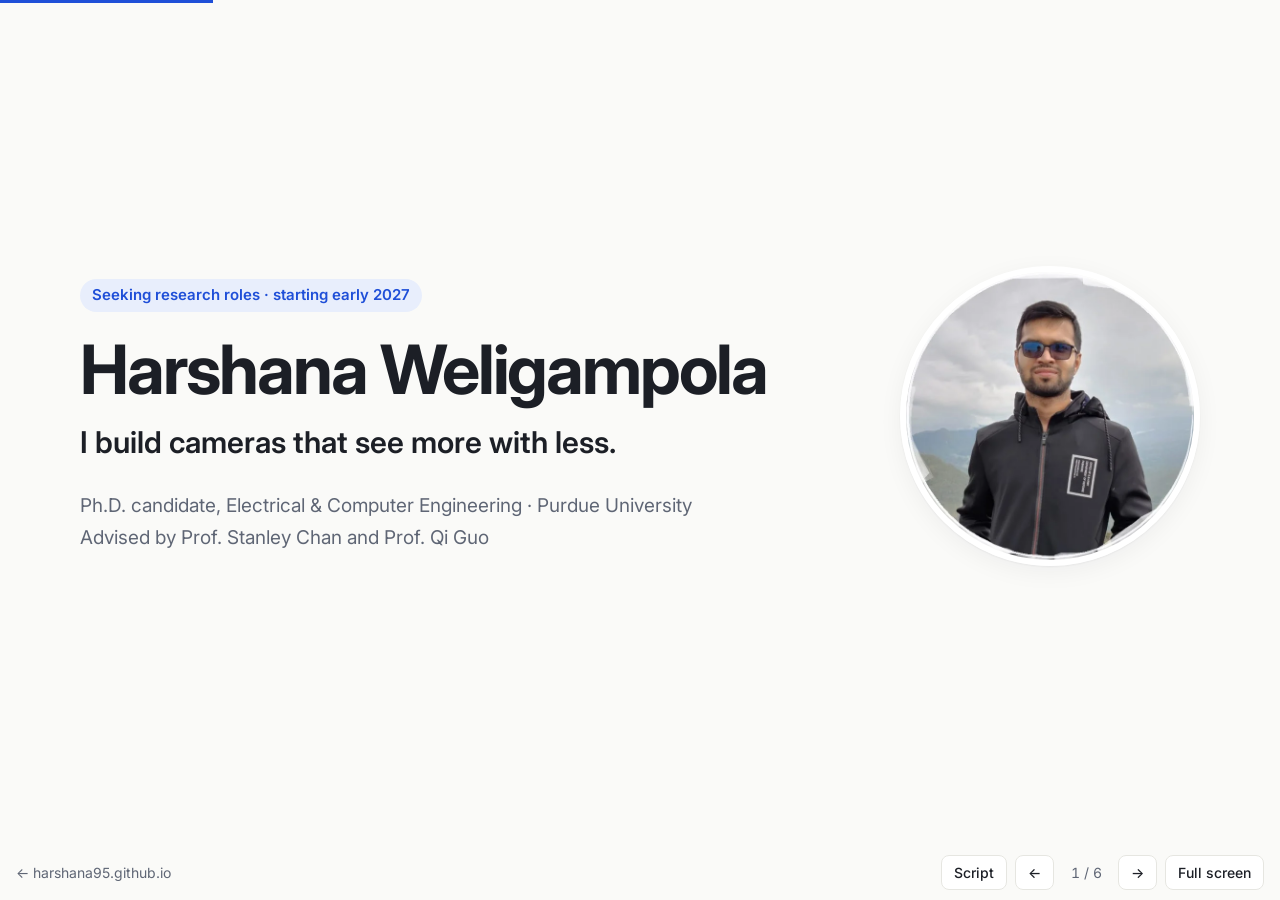
==== pitch.html @ 19073f8a "Add one-minute elevator pitch slide page pitch.html is a six-slide intro deck with keyboard/swipe na" ====
<!DOCTYPE html>
<html lang="en">
<head>
  <meta charset="UTF-8">
  <meta name="viewport" content="width=device-width, initial-scale=1">
  <title>Harshana Weligampola · Introduction</title>
  <meta name="author" content="Harshana Weligampola">
  <meta name="description" content="A one-minute introduction to Harshana Weligampola: computational imaging, metasurface optics and generative models.">
  <link rel="canonical" href="https://harshana95.github.io/pitch.html">
  <link rel="icon" type="image/png" href="images/favicon.png">
  <meta property="og:type" content="website">
  <meta property="og:url" content="https://harshana95.github.io/pitch.html">
  <meta property="og:title" content="Harshana Weligampola · Introduction">
  <meta property="og:description" content="I build cameras that see more with less: metasurface optics co-designed with generative models.">
  <meta property="og:image" content="https://harshana95.github.io/images/harshana.jpg">
  <link rel="preconnect" href="https://fonts.googleapis.com">
  <link rel="preconnect" href="https://fonts.gstatic.com" crossorigin>
  <link href="https://fonts.googleapis.com/css2?family=Inter:wght@400;500;600;700;800&amp;display=swap" rel="stylesheet">
  <link rel="stylesheet" href="site.css">
  <style>
    html,body{height:100%}
    body{overflow:hidden}
    .stage{position:absolute;left:0;top:0;width:1280px;height:720px;transform-origin:0 0}
    .slide{position:absolute;inset:0;padding:64px 80px 84px;display:flex;flex-direction:column;justify-content:center;opacity:0;visibility:hidden;transform:translateY(12px);transition:opacity .35s,transform .35s,visibility 0s .35s}
    .slide.active{opacity:1;visibility:visible;transform:none;transition:opacity .35s,transform .35s}
    .slide aside{display:none}

    .kicker{font-size:15px;font-weight:600;letter-spacing:.1em;text-transform:uppercase;color:var(--accent);margin:0 0 14px}
    .slide h1{font-size:68px;line-height:1.05;letter-spacing:-.03em;margin:0 0 18px}
    .slide h2{font-size:44px;line-height:1.15;letter-spacing:-.02em;margin:0 0 36px;display:block}
    .slide h2::after{display:none}
    .lead{font-size:30px;line-height:1.3;font-weight:600;margin:0 0 28px}
    .meta{font-size:19px;color:var(--muted);margin:0}
    .slide .badge{font-size:15px;margin-bottom:22px}

    .title{display:grid;grid-template-columns:1fr 300px;gap:64px;align-items:center}
    .title img{width:300px;height:300px;border-radius:50%;object-fit:cover;border:6px solid var(--card);box-shadow:var(--shadow)}

    .cards{display:grid;grid-template-columns:repeat(3,1fr);gap:22px}
    .card{background:var(--card);border:1px solid var(--line);border-radius:16px;padding:26px;box-shadow:var(--shadow)}
    .card h3{font-size:22px;margin:0 0 10px}
    .card p{font-size:17px;line-height:1.5;margin:0;color:var(--muted)}
    .card ul{margin:0;padding-left:20px;font-size:17px;line-height:1.55;color:var(--muted)}
    .card .n{display:inline-flex;align-items:center;justify-content:center;width:34px;height:34px;border-radius:50%;background:var(--accent-soft);color:var(--accent);font-weight:700;margin-bottom:14px}
    .card.hl{border-color:var(--accent);background:var(--accent-soft)}
    .card.hl p{color:var(--text)}

    .feature{display:grid;grid-template-columns:1.15fr 1fr;gap:22px}
    .feature .card{padding:22px}
    .fig{background:#fff;border-radius:10px;overflow:hidden;margin-bottom:14px;display:flex;align-items:center;justify-content:center}
    .fig img{width:100%;display:block;object-fit:contain}
    .big .fig img{height:230px}
    .side{display:grid;gap:22px}
    .side .card{display:grid;grid-template-columns:170px 1fr;gap:16px;align-items:center}
    .side .fig{margin:0}
    .side .fig img{height:100px}
    .card .venue{font-size:14px;font-weight:600;color:var(--accent);margin:0 0 4px}
    .card h4{font-size:18px;line-height:1.3;margin:0 0 6px}
    .stats{display:flex;gap:28px;margin-top:12px}
    .stats b{display:block;font-size:30px;letter-spacing:-.02em;color:var(--accent)}
    .stats span{font-size:14px;color:var(--muted)}

    .tline{display:grid;grid-template-columns:repeat(3,1fr);gap:22px;position:relative}
    .tline .when{font-size:15px;font-weight:600;color:var(--muted);margin-bottom:6px}
    .tline .card h3{margin-bottom:4px}
    .tline .card .org{font-size:16px;color:var(--accent);font-weight:600;margin:0 0 12px}

    .chips{display:flex;flex-wrap:wrap;gap:12px;margin:0 0 40px}
    .chips span{font-size:19px;font-weight:500;padding:10px 20px;border-radius:99px;border:1px solid var(--line);background:var(--card)}
    .contact{display:flex;flex-wrap:wrap;gap:12px}
    .contact .btn{font-size:18px;padding:11px 22px;border-radius:10px}

    .bar{position:fixed;left:0;right:0;bottom:0;display:flex;align-items:center;gap:8px;padding:10px 16px;font-size:14px;color:var(--muted);z-index:5}
    .bar .home{margin-right:auto;color:var(--muted)}
    .bar button{font:inherit;font-weight:500;color:var(--text);background:var(--card);border:1px solid var(--line);border-radius:8px;padding:5px 12px;cursor:pointer}
    .bar button:hover{border-color:var(--accent);color:var(--accent)}
    .bar button[aria-pressed="true"]{background:var(--accent-soft);border-color:var(--accent);color:var(--accent)}
    .count{font-variant-numeric:tabular-nums;min-width:48px;text-align:center}
    .progress{position:fixed;left:0;top:0;height:3px;background:var(--accent);transition:width .35s;z-index:5}
    .notes{position:fixed;left:16px;right:16px;bottom:58px;max-width:900px;margin:0 auto;background:var(--card);border:1px solid var(--line);border-radius:12px;box-shadow:var(--shadow);padding:14px 18px;font-size:16px;line-height:1.55;z-index:5}
    .notes b{display:block;font-size:12px;letter-spacing:.08em;text-transform:uppercase;color:var(--accent);margin-bottom:4px}
    .notes[hidden]{display:none}

    @media (prefers-color-scheme:dark){.fig img{filter:brightness(.9)}}
    @media (prefers-reduced-motion:reduce){.slide,.slide.active,.progress{transition:none;transform:none}}

    /* Phones: show every slide as a stacked card instead of a scaled deck */
    @media (max-width:760px){
      body{overflow:auto}
      .stage{position:static;width:auto;height:auto;transform:none!important;padding:16px 16px 8px}
      .slide{position:relative;inset:auto;opacity:1;visibility:visible;transform:none;padding:28px 0;border-bottom:1px solid var(--line)}
      .slide aside{display:block;margin-top:18px;font-size:15px;line-height:1.55;color:var(--muted);border-left:3px solid var(--accent-soft);padding-left:12px}
      .slide aside::before{content:"Script";display:block;font-size:11px;font-weight:700;letter-spacing:.08em;text-transform:uppercase;color:var(--accent)}
      .slide h1{font-size:40px}
      .slide h2{font-size:28px;margin-bottom:20px}
      .lead{font-size:22px}
      .meta{font-size:16px}
      .title{grid-template-columns:1fr;gap:20px}
      .title img{order:-1;width:140px;height:140px}
      .cards,.feature,.tline{grid-template-columns:1fr;gap:14px}
      .side .card{grid-template-columns:1fr}
      .big .fig img,.side .fig img{height:auto}
      .stats{gap:18px}
      .stats b{font-size:22px}
      .chips span{font-size:15px}
      .contact .btn{font-size:15px}
      .bar{position:static;justify-content:center;padding:16px}
      .bar button,.bar .count,.progress,.notes{display:none}
      .bar .home{margin:0}
    }

    @media print{
      @page{size:1280px 720px;margin:0}
      body{overflow:visible}
      .stage{position:static;transform:none!important}
      .slide{position:relative;height:720px;opacity:1;visibility:visible;transform:none;break-after:page}
      .bar,.progress,.notes{display:none!important}
    }
  </style>
</head>
<body>
<div class="progress" aria-hidden="true"></div>

<main class="stage" aria-live="polite">

  <section class="slide">
    <div class="title">
      <div>
        <span class="badge">Seeking research roles · starting early 2027</span>
        <h1>Harshana Weligampola</h1>
        <p class="lead">I build cameras that see more with less.</p>
        <p class="meta">Ph.D. candidate, Electrical &amp; Computer Engineering · Purdue University<br>Advised by Prof. Stanley Chan and Prof. Qi Guo</p>
      </div>
      <img src="images/harshana_circle.webp" alt="Harshana Weligampola">
    </div>
    <aside>Hi, I'm Harshana Weligampola, a Ph.D. candidate in Electrical and Computer Engineering at Purdue, advised by Stanley Chan and Qi Guo. In one line: I build cameras that see more with less.</aside>
  </section>

  <section class="slide">
    <p class="kicker">The problem</p>
    <h2>Sharp images need big lenses.<br>I make thin optics that still deliver.</h2>
    <div class="cards">
      <div class="card"><span class="n">1</span><h3>Lenses are bulky</h3><p>High-quality zoom and telephoto imaging relies on long, heavy stacks of glass, which do not fit in thin devices.</p></div>
      <div class="card"><span class="n">2</span><h3>Flat optics are imperfect</h3><p>Metasurfaces shrink a lens to a thin nanostructured layer, but the images they form are blurry and color-distorted.</p></div>
      <div class="card hl"><span class="n">3</span><h3>Co-design closes the gap</h3><p>I design the optics together with a generative model that knows what real images look like, so software recovers what the hardware gives up.</p></div>
    </div>
    <aside>Sharp zoom photos today need long, heavy lenses. Metasurfaces, flat nanostructured optics, can shrink a lens to a thin layer, but the raw images are blurry and color-shifted. My work closes that gap by designing the optics and the reconstruction algorithm together.</aside>
  </section>

  <section class="slide">
    <p class="kicker">What I work across</p>
    <h2>From photons to pixels, end to end</h2>
    <div class="cards">
      <div class="card"><h3>Optics</h3><ul><li>Metasurface and refractive lens systems</li><li>Physics-based image formation</li><li>Optical aberration correction</li></ul></div>
      <div class="card"><h3>Generative models</h3><ul><li>Diffusion and flow matching</li><li>One-step and dual-branch diffusion</li><li>Foundation-model image priors</li></ul></div>
      <div class="card"><h3>Camera pipelines</h3><ul><li>RAW and burst processing</li><li>Multi-frame super-resolution</li><li>Extreme low-light enhancement</li></ul></div>
    </div>
    <aside>I work across the whole stack: the optics, the generative models, and the camera pipeline that connects them, from RAW bursts to the final image.</aside>
  </section>

  <section class="slide">
    <p class="kicker">Selected results</p>
    <h2>Recent work</h2>
    <div class="feature">
      <div class="card big">
        <div class="fig"><img src="images/metatele_teaser.webp" alt="MetaTele camera and reconstructions"></div>
        <p class="venue">Optics Express 2026</p>
        <h4>MetaTele: a compact metasurface telephoto camera</h4>
        <div class="stats">
          <div><b>0.44</b><span>telephoto ratio</span></div>
          <div><b>20–50 mm</b><span>continuous zoom</span></div>
          <div><b>1-step</b><span>diffusion reconstruction</span></div>
        </div>
      </div>
      <div class="side">
        <div class="card"><div class="fig"><img src="images/icassp_fig.webp" alt="Diffusion for metalens aberration correction"></div><div><p class="venue">ICASSP 2026 · Oral</p><h4>Diffusion algorithm for metalens aberration correction</h4></div></div>
        <div class="card"><div class="fig"><img src="images/genmfsr_teaser.webp" alt="GenMFSR results"></div><div><p class="venue">CVPR Workshops 2026</p><h4>GenMFSR: generative multi-frame RAW super-resolution</h4></div></div>
      </div>
    </div>
    <aside>Recent results: MetaTele, in Optics Express, is a telephoto camera less than half as long as its focal length, with continuous 20 to 50 millimeter zoom, reconstructed by a one-step diffusion model. I presented a diffusion method for metalens aberration correction as an oral at ICASSP 2026. And GenMFSR, at CVPR Workshops, brings generative priors to multi-frame RAW super-resolution.</aside>
  </section>

  <section class="slide">
    <p class="kicker">Industry experience</p>
    <h2>Research in industry labs</h2>
    <div class="tline">
      <div class="card"><div class="when">2019</div><h3>A.I. Research Intern</h3><p class="org">Nokia Bell Labs · Antwerp</p><p>Deep learning for the physical layer of mobile networks under latency constraints. Published in IEEE Access.</p></div>
      <div class="card"><div class="when">2025</div><h3>Research Intern</h3><p class="org">Samsung Research America · Dallas</p><p>Efficient burst RAW super-resolution with foundation image models. Became GenMFSR, CVPRW 2026.</p></div>
      <div class="card hl"><div class="when">2026</div><h3>Research Intern</h3><p class="org">Samsung Research America · Dallas</p><p>Extreme low-light image enhancement using flow matching models.</p></div>
    </div>
    <aside>I've also done research in industry: two internships at Samsung Research America, on generative burst super-resolution in 2025, which became a CVPR workshop paper, and on extreme low-light enhancement with flow matching in 2026. Before my Ph.D. I interned at Nokia Bell Labs on deep learning for mobile networks.</aside>
  </section>

  <section class="slide">
    <p class="kicker">What I'm looking for</p>
    <h2>Research roles starting early 2027</h2>
    <div class="chips"><span>Computational photography</span><span>Optics–algorithm co-design</span><span>Generative image restoration</span><span>Camera and imaging pipelines</span></div>
    <div class="contact">
      <a class="btn primary" href="mailto:wweligam@purdue.edu">wweligam@purdue.edu</a>
      <a class="btn" href="./">Website</a>
      <a class="btn" href="data/CV.pdf">CV</a>
      <a class="btn" href="https://scholar.google.com/citations?user=iDfndVYAAAAJ&amp;hl=en">Google Scholar</a>
      <a class="btn" href="https://github.com/harshana95/">GitHub</a>
      <a class="btn" href="https://www.linkedin.com/in/harshanasumedha/">LinkedIn</a>
    </div>
    <aside>I'm looking for research roles starting early 2027, where optics, cameras and generative models meet. I'd love to talk about how this could help your team.</aside>
  </section>

</main>

<div class="notes" hidden><b>Script</b><span></span></div>

<div class="bar">
  <a class="home" href="./">← harshana95.github.io</a>
  <button type="button" class="notes-btn" aria-pressed="false" title="Speaker script (N)">Script</button>
  <button type="button" class="prev" aria-label="Previous slide">←</button>
  <span class="count"></span>
  <button type="button" class="next" aria-label="Next slide">→</button>
  <button type="button" class="fs" title="Full screen (F)">Full screen</button>
</div>

<script>
(function(){
  var stage=document.querySelector('.stage'),slides=[].slice.call(document.querySelectorAll('.slide')),
      count=document.querySelector('.count'),progress=document.querySelector('.progress'),
      notes=document.querySelector('.notes'),notesBtn=document.querySelector('.notes-btn'),
      stacked=matchMedia('(max-width:760px)'),i=0;

  function fit(){
    if(stacked.matches){stage.style.transform='';return}
    var h=innerHeight-48-(notes.hidden?0:notes.offsetHeight+10),s=Math.min(innerWidth/1280,h/720);
    stage.style.transform='translate('+(innerWidth-1280*s)/2+'px,'+Math.max(0,(h-720*s)/2)+'px) scale('+s+')';
  }
  function go(n){
    i=Math.max(0,Math.min(slides.length-1,n));
    slides.forEach(function(s,k){s.classList.toggle('active',k===i);s.setAttribute('aria-hidden',k!==i&&!stacked.matches)});
    count.textContent=(i+1)+' / '+slides.length;
    progress.style.width=((i+1)/slides.length*100)+'%';
    notes.querySelector('span').textContent=slides[i].querySelector('aside').textContent;
    history.replaceState(null,'','#'+(i+1));
  }
  function toggleNotes(){notes.hidden=!notes.hidden;notesBtn.setAttribute('aria-pressed',!notes.hidden);fit()}
  function fullscreen(){document.fullscreenElement?document.exitFullscreen():document.documentElement.requestFullscreen&&document.documentElement.requestFullscreen()}

  document.querySelector('.prev').onclick=function(){go(i-1)};
  document.querySelector('.next').onclick=function(){go(i+1)};
  notesBtn.onclick=toggleNotes;
  document.querySelector('.fs').onclick=fullscreen;
  addEventListener('keydown',function(e){
    if(e.metaKey||e.ctrlKey||e.altKey||stacked.matches)return;
    var k=e.key;
    if(k==='ArrowRight'||k==='PageDown'||k===' '){e.preventDefault();go(i+1)}
    else if(k==='ArrowLeft'||k==='PageUp'){e.preventDefault();go(i-1)}
    else if(k==='Home')go(0);
    else if(k==='End')go(slides.length-1);
    else if(k==='n'||k==='N')toggleNotes();
    else if(k==='f'||k==='F')fullscreen();
  });
  var x0=null;
  addEventListener('touchstart',function(e){x0=e.touches[0].clientX},{passive:true});
  addEventListener('touchend',function(e){
    if(x0===null||stacked.matches)return;
    var dx=e.changedTouches[0].clientX-x0;x0=null;
    if(Math.abs(dx)>50)go(i+(dx<0?1:-1));
  });
  addEventListener('resize',fit);
  stacked.addEventListener('change',function(){fit();go(i)});
  fit();
  go((parseInt(location.hash.slice(1),10)||1)-1);
})();
</script>
</body>
</html>
---- site.css ----
:root{
  --bg:#fafaf8; --card:#ffffff; --text:#1c1f26; --muted:#5f6675; --line:#e6e6e1;
  --accent:#1f4fd8; --accent-soft:#e8eefc; --on-accent:#fff;
  --shadow:0 1px 2px rgba(20,24,40,.05),0 6px 24px rgba(20,24,40,.05);
}
@media (prefers-color-scheme:dark){
  :root{--bg:#0f1116;--card:#171a22;--text:#e8eaf0;--muted:#9aa1b2;--line:#262a35;--accent:#8fb0ff;--accent-soft:#1c2540;--on-accent:#0f1116;--shadow:none}
}
*{box-sizing:border-box}
html{scroll-behavior:smooth}
body{margin:0;background:var(--bg);color:var(--text);font:16px/1.65 'Inter',system-ui,-apple-system,'Segoe UI',sans-serif;-webkit-font-smoothing:antialiased}
a{color:var(--accent);text-decoration:none}
a:hover{text-decoration:underline}
.wrap{max-width:880px;margin:0 auto;padding:0 20px}

nav{position:sticky;top:0;z-index:10;background:color-mix(in srgb,var(--bg) 85%,transparent);backdrop-filter:blur(10px);border-bottom:1px solid var(--line)}
nav .wrap{display:flex;gap:22px;align-items:center;height:54px;font-size:14px;font-weight:500;overflow-x:auto;white-space:nowrap}
nav .brand{font-weight:700;color:var(--text);margin-right:auto}
nav a{color:var(--muted)}
nav a:hover{color:var(--text);text-decoration:none}

.hero{display:grid;grid-template-columns:1fr 220px;gap:40px;align-items:center;padding:64px 0 40px}
.hero h1{font-size:40px;line-height:1.15;margin:0 0 6px;letter-spacing:-.02em}
.role{color:var(--muted);margin:0 0 18px;font-size:17px}
.hero p{margin:0 0 12px}
.hero img{width:220px;height:220px;border-radius:50%;object-fit:cover;box-shadow:var(--shadow);border:4px solid var(--card)}
.badge{display:inline-block;background:var(--accent-soft);color:var(--accent);padding:4px 12px;border-radius:99px;font-size:13px;font-weight:600;margin-bottom:16px}
.badge:hover{text-decoration:none;filter:brightness(.95)}
.links{display:flex;flex-wrap:wrap;gap:8px;margin-top:20px}
.btn{display:inline-block;padding:7px 16px;border:1px solid var(--line);background:var(--card);border-radius:8px;font-size:14px;font-weight:500;color:var(--text)}
.btn:hover{border-color:var(--accent);color:var(--accent);text-decoration:none}
.btn.primary{background:var(--accent);border-color:var(--accent);color:var(--on-accent)}
.btn.primary:hover{color:var(--on-accent);opacity:.9}

section{padding:36px 0 8px;scroll-margin-top:60px}
h2{font-size:24px;letter-spacing:-.01em;margin:0 0 20px;display:flex;align-items:center;gap:12px}
h2::after{content:"";flex:1;height:1px;background:var(--line)}
h3.sub{font-size:13px;text-transform:uppercase;letter-spacing:.08em;color:var(--muted);margin:28px 0 14px}

.news{list-style:none;margin:0;padding:0}
.news li{display:grid;grid-template-columns:90px 1fr;gap:12px;padding:8px 0;border-bottom:1px dashed var(--line)}
.news li:last-child{border:0}
.news .d{color:var(--muted);font-size:14px;font-variant-numeric:tabular-nums;padding-top:1px}
.news .new{background:var(--accent);color:var(--on-accent);font-size:10px;font-weight:700;padding:1px 6px;border-radius:4px;margin-right:6px;vertical-align:1px}

.paper{display:grid;grid-template-columns:200px 1fr;gap:22px;background:var(--card);border:1px solid var(--line);border-radius:14px;padding:18px;margin-bottom:16px;box-shadow:var(--shadow);transition:transform .15s,border-color .15s}
.paper:hover{transform:translateY(-2px);border-color:var(--accent)}
.thumb{display:flex;align-items:center;justify-content:center;background:#fff;border-radius:8px;overflow:hidden;min-height:110px}
.thumb img{width:100%;height:auto;max-height:150px;object-fit:contain;display:block}
.thumb.empty{background:var(--accent-soft);color:var(--accent);font-weight:700;font-size:20px;letter-spacing:.04em;text-align:center;padding:10px}
.paper h4{font-size:17px;line-height:1.35;margin:0 0 6px}
.paper h4 a{color:var(--text)}
.paper h4 a:hover{color:var(--accent)}
.authors{font-size:14px;color:var(--muted)}
.authors b{color:var(--text)}
.venue{font-size:14px;margin:6px 0}
.venue em{font-style:normal;font-weight:600}
.tag{display:inline-block;font-size:11px;font-weight:700;letter-spacing:.03em;text-transform:uppercase;padding:2px 8px;border-radius:5px;background:var(--accent-soft);color:var(--accent);margin-left:6px;vertical-align:1px}
.desc{font-size:14.5px;margin:6px 0 10px}
.pl a{display:inline-block;font-size:13px;font-weight:500;border:1px solid var(--line);border-radius:6px;padding:1px 10px;margin:0 6px 4px 0;color:var(--text)}
.pl a:hover{border-color:var(--accent);color:var(--accent);text-decoration:none}

.tl{position:relative;padding-left:22px;border-left:2px solid var(--line);margin-left:6px}
.tl .item{position:relative;padding:0 0 22px}
.tl .item::before{content:"";position:absolute;left:-29px;top:7px;width:12px;height:12px;border-radius:50%;background:var(--bg);border:2px solid var(--accent)}
.tl .when{font-size:13px;color:var(--muted);font-weight:500}
.tl .what{font-weight:600}
.tl .where{color:var(--muted);font-weight:400}
.tl p{margin:2px 0 0;font-size:15px}

.teach{display:grid;grid-template-columns:repeat(auto-fit,minmax(260px,1fr));gap:16px}
.teach>div{display:flex;gap:16px;align-items:center;background:var(--card);border:1px solid var(--line);border-radius:14px;padding:16px}
.teach img{width:72px;height:72px;object-fit:contain;flex:none;background:#fff;border-radius:8px}
.teach ul{margin:4px 0 0;padding-left:18px;color:var(--muted);font-size:14px}

footer{margin-top:48px;padding:24px 0 40px;border-top:1px solid var(--line);color:var(--muted);font-size:13px;display:flex;justify-content:space-between;flex-wrap:wrap;gap:8px}

@media (prefers-color-scheme:dark){
  .thumb img,.teach img{filter:brightness(.9)}
}
@media (prefers-reduced-motion:reduce){
  html{scroll-behavior:auto}
  .paper{transition:none}
  .paper:hover{transform:none}
}

@media (max-width:680px){
  .hero{grid-template-columns:1fr;padding-top:36px}
  .hero img{order:-1;width:150px;height:150px}
  .hero h1{font-size:32px}
  .paper{grid-template-columns:1fr}
  .news li{grid-template-columns:1fr;gap:0}
}
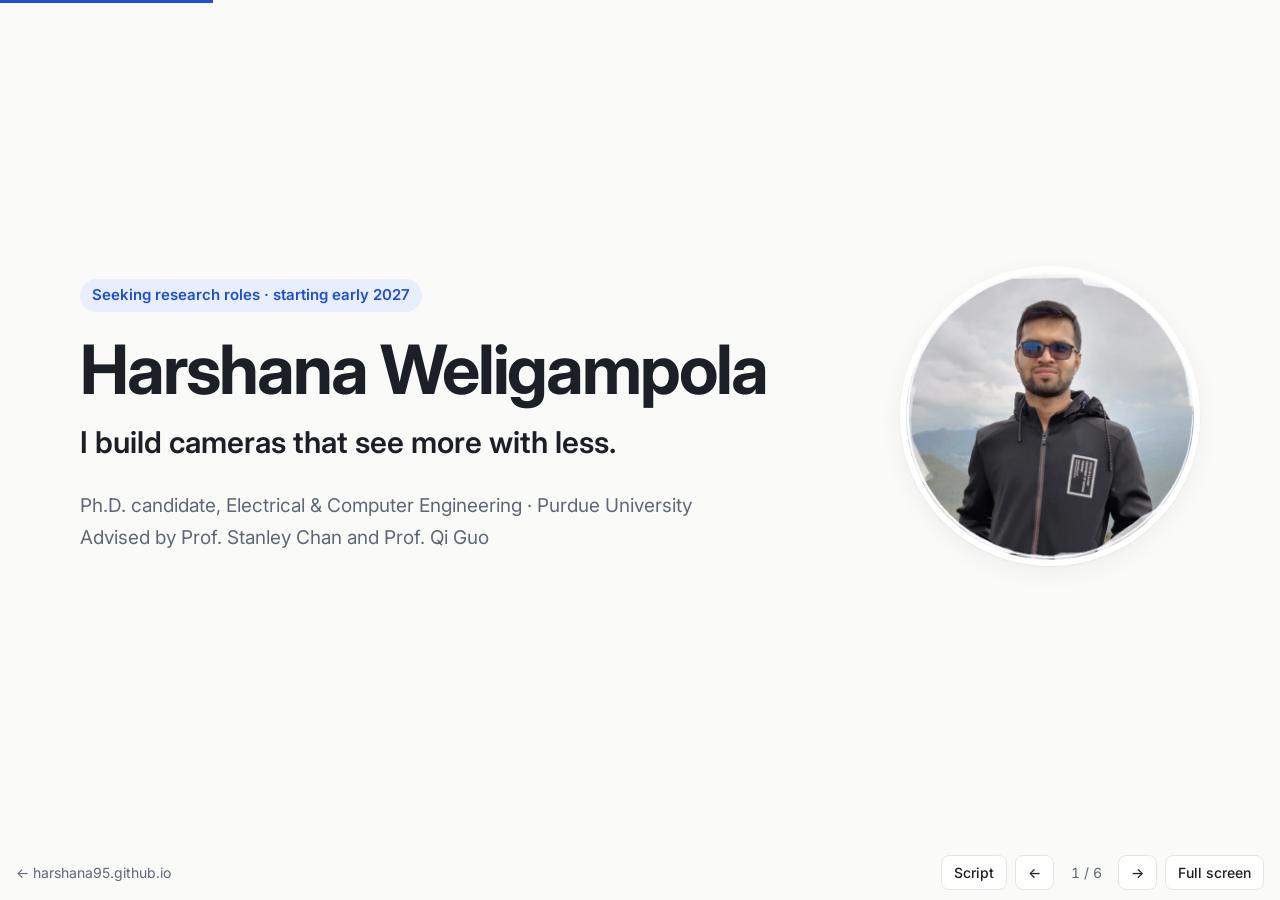
==== commit c32658d2: "Label pitch link accurately Co-Authored-By: Claude Opus 5.5 <noreply@anthropic.com> Claude-Session: " ====
--- a/pitch.html
+++ b/pitch.html
@@ -5,7 +5,7 @@
   <meta name="viewport" content="width=device-width, initial-scale=1">
   <title>Harshana Weligampola · Introduction</title>
   <meta name="author" content="Harshana Weligampola">
-  <meta name="description" content="A one-minute introduction to Harshana Weligampola: computational imaging, metasurface optics and generative models.">
+  <meta name="description" content="A short introduction to Harshana Weligampola: computational imaging, metasurface optics and generative models.">
   <link rel="canonical" href="https://harshana95.github.io/pitch.html">
   <link rel="icon" type="image/png" href="images/favicon.png">
   <meta property="og:type" content="website">
